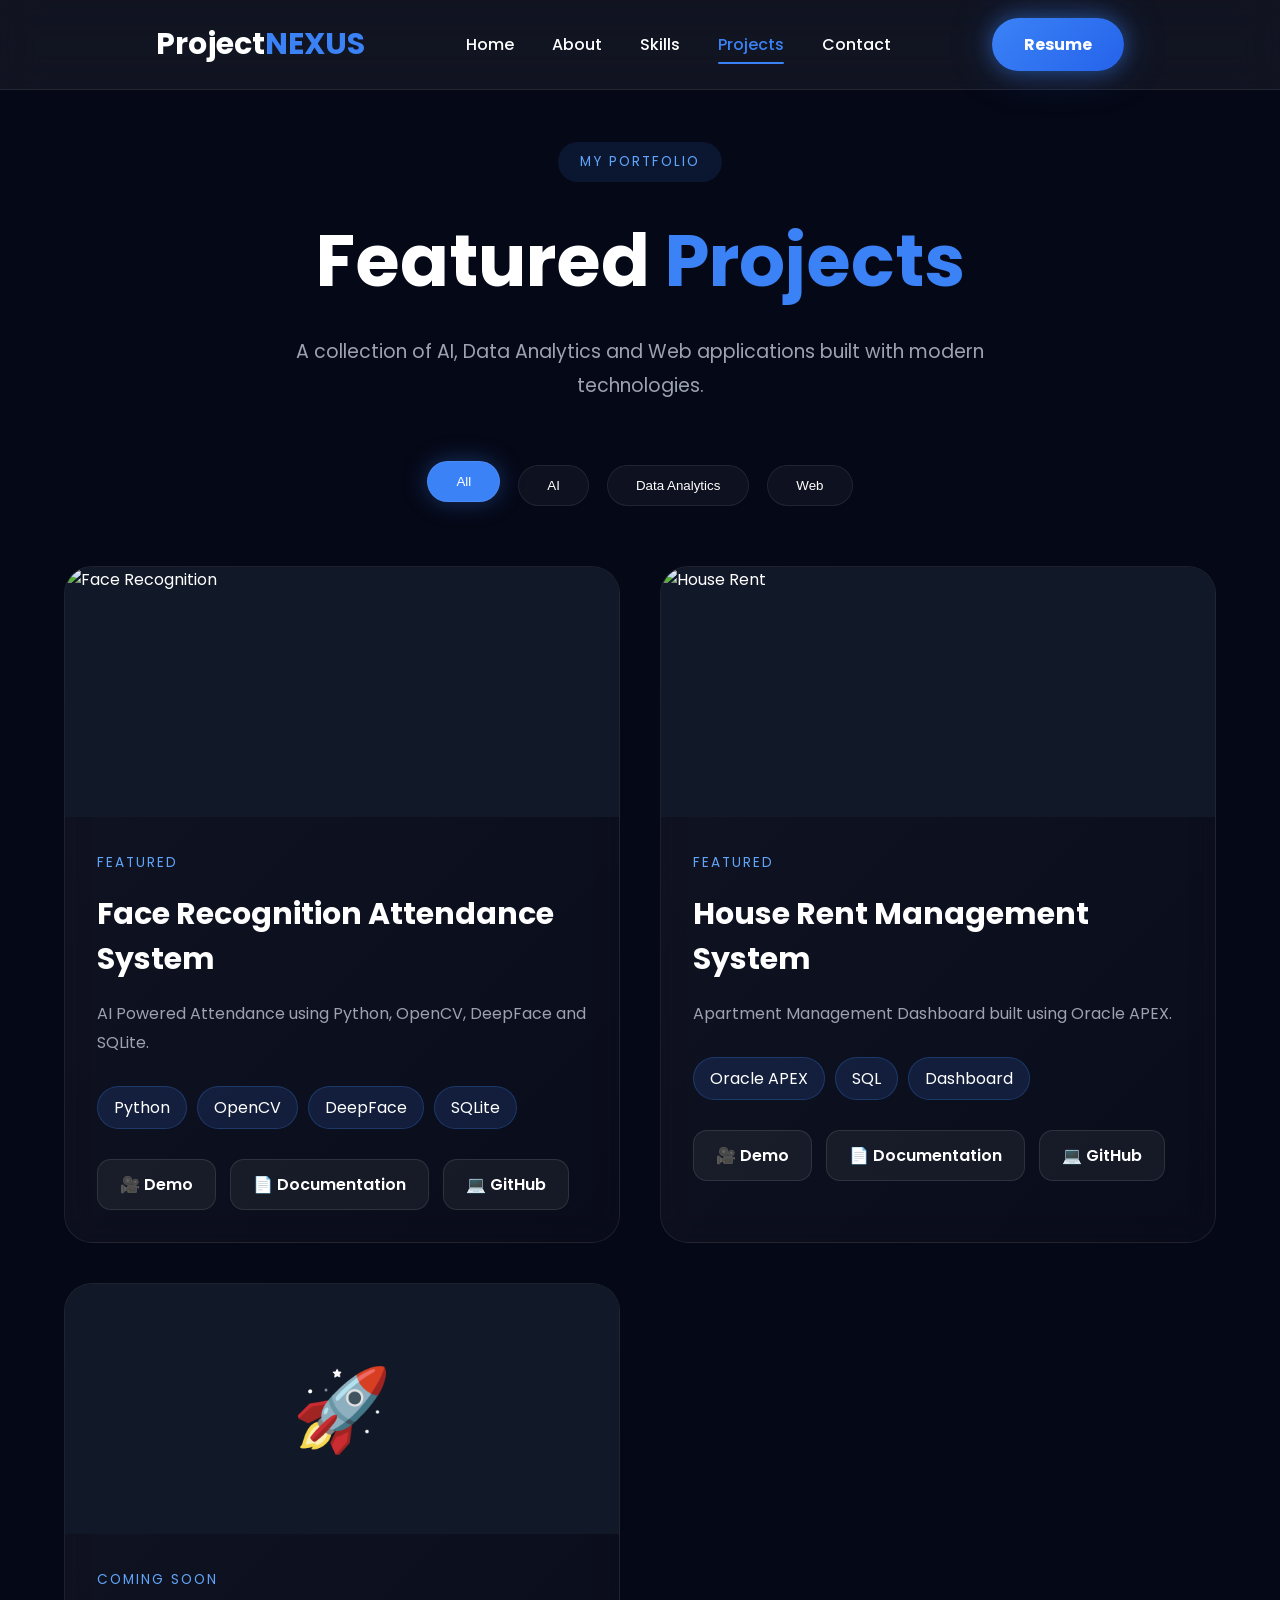
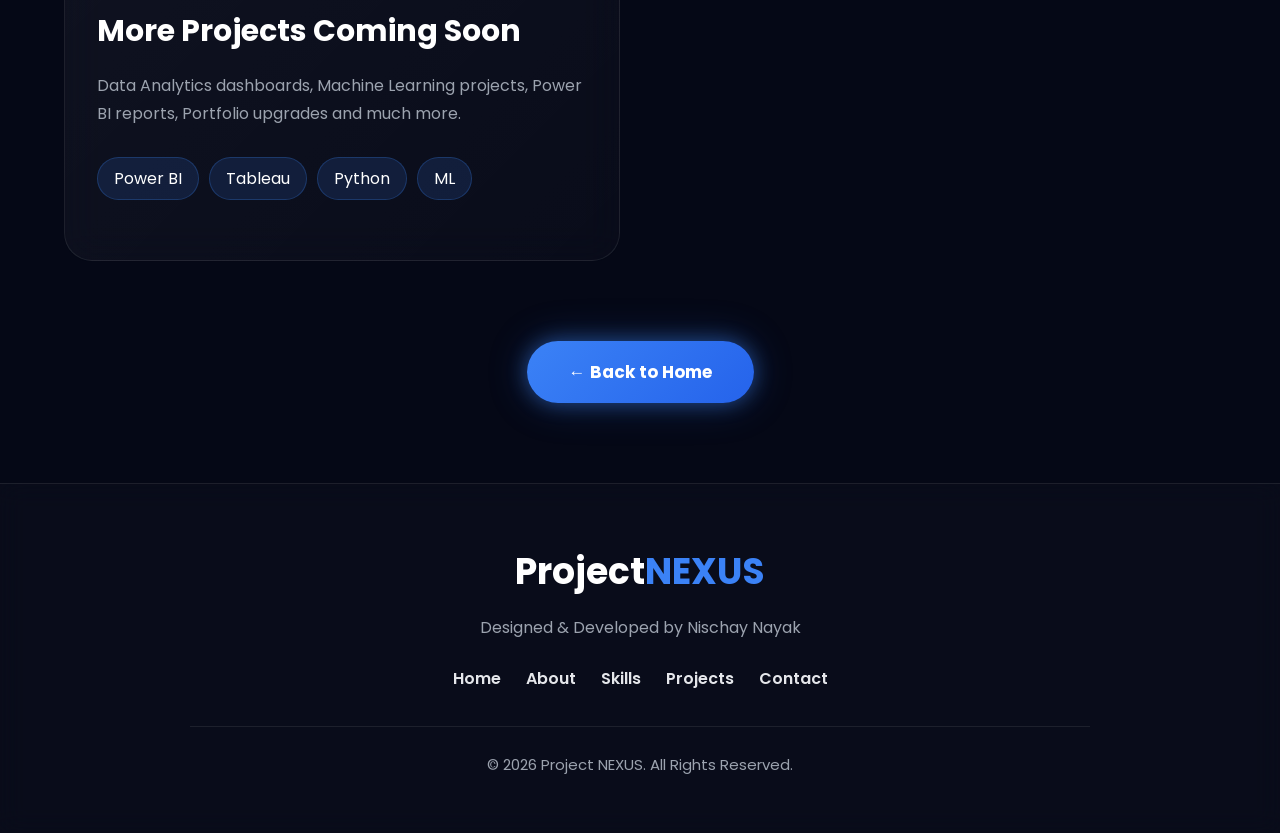
==== projects.html @ fd4a0077 "feat: redesign projects section and add certificates showcase" ====
<!DOCTYPE html>
<html lang="en">

<head>

    <meta charset="UTF-8">
    <meta name="viewport" content="width=device-width, initial-scale=1.0">

    <title>Projects | Project NEXUS</title>

    <link rel="stylesheet" href="css/style.css">
    <link rel="stylesheet" href="css/projects.css">

    <link href="https://fonts.googleapis.com/css2?family=Poppins:wght@300;400;500;600;700&display=swap"
        rel="stylesheet">

</head>

<body>

    <!-- =========================
HEADER
========================= -->

    <header class="header">

        <nav class="navbar container">

            <a href="index.html" class="logo">
                Project<span>NEXUS</span>
            </a>

            <ul class="nav-links">

                <li><a href="index.html">Home</a></li>

                <li><a href="index.html#about">About</a></li>

                <li><a href="index.html#skills">Skills</a></li>

                <li><a href="projects.html" class="active">Projects</a></li>

                <li><a href="index.html#contact">Contact</a></li>

            </ul>

            <a href="#" class="resume-btn">
                Resume
            </a>

        </nav>

    </header>


    <!-- =========================
PROJECT HERO
========================= -->

    <section class="projects-hero container">

        <span class="hero-badge">
            MY PORTFOLIO
        </span>

        <h1>

            Featured
            <span>Projects</span>

        </h1>

        <p>

            A collection of AI, Data Analytics and Web
            applications built with modern technologies.

        </p>

    </section>


    <!-- =========================
FILTERS
========================= -->

    <section class="container">

        <div class="project-filters">

            <button class="active">
                All
            </button>

            <button>
                AI
            </button>

            <button>
                Data Analytics
            </button>

            <button>
                Web
            </button>

        </div>

    </section>


    <!-- =========================
PROJECT GRID
========================= -->

    <section class="projects-page container">

        <div class="projects-grid-page">



            <!-- CARD 1 -->

            <div class="project-box ai">

                <div class="project-thumb">

                    <img src="assets/projects/face-attendance.png" alt="Face Recognition">

                </div>

                <div class="project-info">

                    <span class="project-category">

                        FEATURED

                    </span>

                    <h2>

                        Face Recognition
                        Attendance System

                    </h2>

                    <p>

                        AI Powered Attendance
                        using Python,
                        OpenCV,
                        DeepFace
                        and SQLite.

                    </p>

                    <div class="project-tech">

                        <span>Python</span>

                        <span>OpenCV</span>

                        <span>DeepFace</span>

                        <span>SQLite</span>

                    </div>

                    <div class="project-actions">

                        <a href="https://youtube.com/YOUR_DEMO_LINK" target="_blank" class="project-action">

                            🎥 Demo

                        </a>

                        <a href="assets/docs/face-recognition.pdf" target="_blank" class="project-action">

                            📄 Documentation

                        </a>

                        <a href="https://github.com/USERNAME/FaceRecognition" target="_blank" class="project-action">

                            💻 GitHub

                        </a>

                    </div>

                </div>

            </div>



            <!-- CARD 2 -->

            <div class="project-box data">

                <div class="project-thumb">

                    <img src="assets/projects/rent.png" alt="House Rent">

                </div>

                <div class="project-info">

                    <span class="project-category">

                        FEATURED

                    </span>

                    <h2>

                        House Rent
                        Management System

                    </h2>

                    <p>

                        Apartment
                        Management Dashboard
                        built using
                        Oracle APEX.

                    </p>

                    <div class="project-tech">

                        <span>Oracle APEX</span>

                        <span>SQL</span>

                        <span>Dashboard</span>

                    </div>

                    <div class="project-actions">

                        <a href="https://youtube.com/YOUR_DEMO_LINK" target="_blank" class="project-action">

                            🎥 Demo

                        </a>

                        <a href="assets/docs/house-rent.pdf" target="_blank" class="project-action">

                            📄 Documentation

                        </a>

                        <a href="https://github.com/YOUR_USERNAME/HouseRent" target="_blank" class="project-action">

                            💻 GitHub

                        </a>

                    </div>

                </div>

            </div>

            <!-- =========================
COMING SOON
========================= -->

            <div class="project-box coming-soon">

                <div class="project-thumb">

                    <div class="coming-icon">

                        🚀

                    </div>

                </div>

                <div class="project-info">

                    <span class="project-category">

                        COMING SOON

                    </span>

                    <h2>

                        More Projects
                        Coming Soon

                    </h2>

                    <p>

                        Data Analytics dashboards,
                        Machine Learning projects,
                        Power BI reports,
                        Portfolio upgrades and much more.

                    </p>

                    <div class="project-tech">

                        <span>Power BI</span>

                        <span>Tableau</span>

                        <span>Python</span>

                        <span>ML</span>

                    </div>

                </div>

            </div>

        </div>

    </section>


    <!-- =========================
BACK BUTTON
========================= -->

    <section class="container">

        <div class="back-home">

            <a href="index.html" class="primary-btn">

                ← Back to Home

            </a>

        </div>

    </section>


    <!-- =========================
FOOTER
========================= -->

    <footer class="footer">

        <div class="footer-content">

            <h2>

                Project<span>NEXUS</span>

            </h2>

            <p>

                Designed & Developed by
                Nischay Nayak

            </p>

            <div class="footer-links">

                <a href="index.html">
                    Home
                </a>

                <a href="index.html#about">
                    About
                </a>

                <a href="index.html#skills">
                    Skills
                </a>

                <a href="projects.html">
                    Projects
                </a>

                <a href="index.html#contact">
                    Contact
                </a>

            </div>

            <div class="footer-line"></div>

            <p class="copyright">

                © 2026 Project NEXUS.
                All Rights Reserved.

            </p>

        </div>

    </footer>


    <script src="js/projects-page.js"></script>

</body>

</html>
---- css/style.css ----
/*=========================================
        PROJECT NEXUS
        Author : Nischay Nayak
=========================================*/

/*=========================================
        VARIABLES
=========================================*/
:root {

    --background: #050816;

    --surface: #111827;

    --primary: #3B82F6;

    --primary-light: #60A5FA;

    --text: #FFFFFF;

    --text-secondary: #9CA3AF;

    --border: rgba(255, 255, 255, .08);

    --shadow: 0 10px 40px rgba(59, 130, 246, .15);

}

/*=========================================
        RESET
=========================================*/
* {
    margin: 0;
    padding: 0;
    box-sizing: border-box;
}

html {

    scroll-behavior: smooth;

}

/*=========================================
        GLOBAL
=========================================*/
body {

    font-family: 'Poppins', sans-serif;

    background: var(--background);

    color: var(--text);

    overflow-x: hidden;

}

.container {

    width: min(1200px, 90%);

    margin: auto;

}

/* ==========================
Navbar
========================== */

.header {

    position: fixed;
    width: 100%;
    top: 0;
    left: 0;
    z-index: 1000;
    padding: 18px 8%;
    backdrop-filter: blur(18px);
    background: rgba(255, 255, 255, .05);
    border-bottom: 1px solid rgba(255, 255, 255, .08);

}

.navbar {

    display: flex;
    justify-content: space-between;
    align-items: center;

}

.logo {

    font-size: 30px;
    font-weight: 700;
    text-decoration: none;
    color: white;

}

.logo span {

    color: #3B82F6;

}

.nav-links {

    display: flex;
    list-style: none;
    gap: 38px;

}

.nav-links a {

    position: relative;
    color: var(--text);
    font-weight: 500;
    text-decoration: none;
    /* ⭐ Ye missing tha */
    transition: .35s ease;

}

.nav-links a:hover {

    color: #3B82F6;

}

/* Animated Underline */

.nav-links a::after {

    content: "";
    position: absolute;
    left: 0;
    bottom: -8px;
    width: 0;
    height: 2px;
    background: #3B82F6;
    border-radius: 10px;
    transition: width .35s ease;

}

.nav-links a:hover::after {

    width: 100%;

}

.resume-btn {

    display: inline-flex;

    align-items: center;

    justify-content: center;

    text-decoration: none;

    padding: 14px 32px;

    border-radius: 50px;

    background: linear-gradient(135deg, #3B82F6, #2563EB);

    color: #fff;

    font-weight: 700;

    transition: .35s ease;

    box-shadow:
        0 0 20px rgba(59, 130, 246, .45),
        0 0 45px rgba(59, 130, 246, .25);

}

.resume-btn:hover {

    transform: translateY(-6px) scale(1.05);

    box-shadow:
        0 0 35px rgba(59, 130, 246, .8),
        0 0 80px rgba(59, 130, 246, .45);

}

/* ===========================
Hero Section
=========================== */


.hero-right {

    display: flex;

    justify-content: center;

    align-items: center;

    flex: 1;

}

.hero-left {

    flex: 1;

}

.intro {

    color: #3B82F6;

    font-size: 20px;

    margin-bottom: 10px;

}

.hero h1 {

    font-size: 72px;

    line-height: 1.1;

    margin-bottom: 15px;

}

.hero h1 span {

    color: #3B82F6;

}

.hero h2 {

    font-size: 34px;

    height: 70px;

    display: flex;

    align-items: center;

    color: #c7d2fe;

    margin-bottom: 20px;

}

.hero-text {

    color: #9CA3AF;

    font-size: 18px;

    line-height: 1.8;

    margin-bottom: 40px;

}

.hero-buttons {

    display: flex;

    gap: 20px;

}

.hero {

    min-height: 100vh;

    display: flex;

    justify-content: space-between;

    align-items: center;

    padding: 120px 8% 40px;

    transition:
        opacity .7s ease,
        transform .7s ease,
        filter .7s ease;

}


/*=========================================
        PROFILE
=========================================*/

.profile-wrapper {

    position: relative;

    width: 420px;

    height: 420px;

    display: flex;

    justify-content: center;

    align-items: center;

}

.profile-ring {

    position: absolute;

    width: 440px;

    height: 440px;

    border-radius: 50%;

    background: conic-gradient(from 0deg,

            #3b82f6,

            #7c3aed,

            #06b6d4,

            #3b82f6);

    animation: none;

    filter: blur(1px);

}

.profile-circle {

    position: relative;

    width: 400px;

    height: 400px;

    border-radius: 50%;

    overflow: hidden;

    background: #111827;

    padding: 6px;

    z-index: 2;

    box-shadow:

        0 0 30px rgba(59, 130, 246, .35);

}

.profile-circle img {

    width: 100%;

    height: 100%;

    object-fit: cover;
    object-position: center top;

    border-radius: 50%;

}

/*=========================================
        BUTTONS
=========================================*/

.primary-btn {

    display: inline-flex;
    align-items: center;
    justify-content: center;

    padding: 18px 42px;

    background: linear-gradient(135deg, #3B82F6, #2563EB);

    color: #fff;

    text-decoration: none;

    border: none;

    border-radius: 60px;

    font-size: 17px;

    font-weight: 700;

    cursor: pointer;

    transition: .35s ease;

    box-shadow:
        0 0 20px rgba(59, 130, 246, .45),
        0 0 40px rgba(59, 130, 246, .25);

}

.primary-btn:hover {

    transform: translateY(-8px) scale(1.05);

    box-shadow:
        0 0 35px rgba(59, 130, 246, .8),
        0 0 80px rgba(59, 130, 246, .45),
        0 0 120px rgba(59, 130, 246, .25);

}

.secondary-btn {

    display: inline-flex;
    align-items: center;
    justify-content: center;

    padding: 18px 42px;

    border: 2px solid #3B82F6;

    border-radius: 60px;

    color: #fff;

    text-decoration: none;

    font-size: 17px;

    font-weight: 700;

    transition: .35s ease;

}

.secondary-btn:hover {

    background: #3B82F6;

    transform: translateY(-8px);

    box-shadow:
        0 0 35px rgba(59, 130, 246, .8),
        0 0 80px rgba(59, 130, 246, .4);

}

#typing {

    display: inline-block;

    min-width: 380px;

}

/*=========================================
            ABOUT SECTION
=========================================*/

.about {

    padding: 80px 8%;

    display: flex;

    align-items: center;

}

.about-container {

    width: 100%;

    display: grid;

    grid-template-columns: 60% 40%;

    gap: 60px;

    align-items: center;

}

.about-left {

    max-width: 700px;

}

.about-text {

    font-size: 20px;

    line-height: 2;

    color: #9CA3AF;

    margin-bottom: 40px;

    max-width: 700px;

}

.about-card {

    background: rgba(255, 255, 255, .05);

    border: 1px solid rgba(255, 255, 255, .08);

    backdrop-filter: blur(18px);

    border-radius: 25px;

    padding: 35px;

    transition: .4s;

}

.about-card:hover {

    transform: translateY(-10px);

    box-shadow: 0 0 35px rgba(59, 130, 246, .25);

}

.about-card h3 {

    color: #3B82F6;

    margin-bottom: 15px;

}

.about-card p {

    color: #d1d5db;

    line-height: 1.8;

}

/*=========================================
              SKILLS
=========================================*/

.skills {

    padding: 100px 8% 100px;

}

.skills .section-title {

    margin-top: 30px;

    margin-bottom: 60px;

}

.skills-grid {

    display: grid;

    grid-template-columns: repeat(2, 1fr);

    gap: 32px;

    margin-top: 70px;

}

.skill-card {

    position: relative;

    padding: 28px;

    min-height: 190px;

    border-radius: 24px;

    background: linear-gradient(135deg,
            rgba(255, 255, 255, .04),
            rgba(255, 255, 255, .02));

    border: 1px solid rgba(255, 255, 255, .06);

    backdrop-filter: blur(14px);

    overflow: hidden;

    transition:
        transform .45s cubic-bezier(.22, 1, .36, 1),
        border-color .35s ease,
        box-shadow .35s ease;

    will-change: transform;

}

.skill-card:hover {

    transform: translateY(-6px);

    border-color: rgba(59, 130, 246, .20);

    box-shadow:
        0 10px 22px rgba(59, 130, 246, .12);

}

.skill-card h3 {

    margin-bottom: 25px;

    color: #fff;

    font-size: 22px;

}

.skill-top {

    display: flex;

    justify-content: space-between;

    align-items: center;

    margin-bottom: 25px;

}

.skill-top span {

    color: #60A5FA;

    font-weight: 700;

    font-size: 22px;

}

.skill-card::before {

    content: "";

    position: absolute;

    top: 0;

    left: -120%;

    width: 80px;

    height: 100%;

    background:

        linear-gradient(90deg,

            transparent,

            rgba(255, 255, 255, .15),

            transparent);

    transform: skewX(-20deg);

    transition: .7s;

}

.skill-card:hover::before {

    left: 120%;

}

.skill-card:hover::after {

    opacity: 1;

}

.skill-card::after {

    content: "";

    position: absolute;

    inset: 0;

    border-radius: 22px;

    background: radial-gradient(circle at center,
            rgba(59, 130, 246, .18),
            transparent 70%);

    opacity: 0;

    transition: .35s;

    pointer-events: none;

}

.progress {

    width: 100%;

    height: 10px;

    margin-top: 34px;

    background: rgba(255, 255, 255, .08);

    border-radius: 20px;

    overflow: hidden;

}

.progress-bar {

    height: 100%;

    border-radius: 20px;

    background: linear-gradient(90deg,
            #3B82F6,
            #7C3AED);

    box-shadow: 0 0 18px rgba(59, 130, 246, .6);

    transform-origin: left;

    animation: fillBar 2s ease forwards;

}

@keyframes fillBar {

    from {

        transform: scaleX(0);

    }

    to {

        transform: scaleX(1);

    }

}

.python {

    width: 90%;

}

.sql {

    width: 85%;

}

.ml {

    width: 75%;

}

.da {

    width: 88%;

}

/*=========================================
            PROJECTS
=========================================*/

/*=========================================
        FEATURED PROJECT SLIDER
=========================================*/

.featured-projects {

    margin-top: 70px;

}

.slider-window {

    overflow: hidden;

    border-radius: 32px;

    transition:
        transform .45s cubic-bezier(.22, 1, .36, 1),
        box-shadow .45s ease;

}

.slider-window:hover {

    transform: translateY(-10px);

    box-shadow:

        0 22px 55px rgba(59, 130, 246, .18),

        0 0 70px rgba(59, 130, 246, .08);

}

.slider-track {

    display: flex;

    transition: transform .8s cubic-bezier(.22, 1, .36, 1);

}

.featured-slide {

    min-width: 100%;

    display: grid;

    grid-template-columns: 1.05fr .95fr;

    gap: 55px;

    align-items: center;

    padding: 50px;

    position: relative;

    border-radius: 32px;

    background:
        linear-gradient(135deg,
            rgba(18, 34, 64, .95),
            rgba(32, 26, 58, .95));

    border: 1px solid rgba(255, 255, 255, .08);

    backdrop-filter: blur(18px);

    border: 1px solid rgba(255, 255, 255, .08);

    backdrop-filter: blur(18px);

    transition:
        transform .45s cubic-bezier(.22, 1, .36, 1),
        box-shadow .45s ease,
        border-color .45s ease;

}

.featured-slide:hover {

    transform: translateY(-8px);

    border-color: rgba(59, 130, 246, .25);

    box-shadow:
        0 20px 45px rgba(59, 130, 246, .18);

}


.featured-slide:hover::before {

    opacity: 1;

}


.featured-image{

    width:100%;
    height:420px;

    border-radius:24px;

    overflow:hidden;

    background:linear-gradient(
        135deg,
        #0f172a,
        #1e293b
    );

    display:flex;

    justify-content:center;

    align-items:center;

}

.featured-image img{

    width:100%;
    height:100%;

    object-fit:cover;

    display:block;

}

.featured-slide:hover img {

    transform: scale(1.05);

}

.featured-tag {

    display: inline-block;

    padding: 8px 18px;

    border-radius: 50px;

    background: rgba(59, 130, 246, .15);

    color: #60A5FA;

    font-size: .85rem;

    margin-bottom: 25px;

}

.featured-content h3 {

    font-size: 2.6rem;

    color: #fff;

    font-weight: 700;

    margin-bottom: 18px;

}

.featured-content p {

    color: #b8c0d0;

    line-height: 1.8;

    font-size: 17px;

    margin-bottom: 28px;

}

.featured-stack {

    display: flex;

    flex-wrap: wrap;

    gap: 12px;

    margin-bottom: 35px;

}

.featured-stack span{

    padding:10px 18px;

    border-radius:50px;

    background:rgba(59,130,246,.18);

    border:1px solid rgba(59,130,246,.28);

    color:#fff;

    font-weight:600;

}

.featured-stack span:hover{

    background:#3B82F6;

    color:#fff;

    transform:translateY(-3px);

    box-shadow:0 0 20px rgba(59,130,246,.45);

}

.featured-buttons {

    display: flex;

    gap: 18px;

    margin-top:25px;

}

.slider-controls {

    display: flex;

    justify-content: center;

    align-items: center;

    gap: 25px;

    margin-top: 35px;

}

.slider-prev,
.slider-next {

    width: 52px;

    height: 52px;

    border: none;

    border-radius: 50%;

    cursor: pointer;

    background: #111827;

    color: white;

    transition: .3s;

}

.slider-prev:hover,
.slider-next:hover {

    background: #3B82F6;

}

.slider-dots {

    display: flex;

    gap: 10px;

}

.dot {

    width: 12px;

    height: 12px;

    border-radius: 50%;

    background: #444;

    transition: .3s;

}

.dot.active {

    background: #3B82F6;

    transform: scale(1.2);

}

.view-all-wrapper {

    text-align: center;

    margin-top: 40px;

}

.view-all-btn {

    color: #60A5FA;

    text-decoration: none;

    font-weight: 600;

    transition: .35s;

}

.view-all-btn:hover {

    letter-spacing: 1px;

}

.projects {

    padding: 120px 8%;

}

.section-title {

    text-align: center;

    margin-bottom: 70px;

}

.section-title h2 {

    font-size: 60px;

    margin-bottom: 15px;

}

.section-title span {

    color: #3B82F6;

}

.section-title p {

    color: #9CA3AF;

    font-size: 20px;

}

.projects-grid {

    display: grid;

    grid-template-columns: 1fr;

    gap: 40px;

}

.project-card {

    display: grid;

    grid-template-columns: 1fr 1fr;

    gap: 40px;

    background: rgba(255, 255, 255, .05);

    border: 1px solid rgba(255, 255, 255, .08);

    border-radius: 28px;

    overflow: hidden;

    backdrop-filter: blur(20px);

    transition: .4s;

}

.project-card:hover {

    transform: translateY(-12px) scale(1.02);

    box-shadow:
        0 25px 70px rgba(59, 130, 246, .25);

}

.project-image {

    height: 420px;

    background: #111827;

    display: flex;

    justify-content: center;

    align-items: center;

}

.project-image img {

    width: 100%;

    height: 100%;

    object-fit: cover;

    transition: .5s;

}

.project-card:hover img {

    transform: scale(1.08);

}

.project-content {

    padding: 45px;

}

.project-content h3 {

    font-size: 34px;

    margin-bottom: 20px;

}

.project-content p {

    color: #9CA3AF;

    line-height: 1.8;

    margin-bottom: 30px;

}

.tech-stack {

    display: flex;

    flex-wrap: wrap;

    gap: 12px;

    margin-bottom: 35px;

}

.tech-stack span {

    padding: 8px 18px;

    background: #2563EB;

    border-radius: 50px;

    font-size: 14px;

    transition: .3s;

}

.tech-stack span:hover {

    transform: translateY(-4px);

    background: #3B82F6;

    box-shadow: 0 0 20px rgba(59, 130, 246, .4);

}

.project-buttons {

    display: flex;

    gap: 20px;

}

.project-buttons a {

    text-decoration: none;

    padding: 12px 28px;

    border-radius: 50px;

    border: 2px solid #3B82F6;

    color: white;

    transition: .3s;

}

.project-buttons a:hover {

    background: #3B82F6;

}

/*=========================================
            EXPERIENCE
=========================================*/

.experience {

    padding: 100px 8%;

}

.timeline {

    position: relative;

    max-width: 900px;

    margin: 70px auto 0;

}

.timeline::before {

    content: "";

    position: absolute;

    left: 50%;

    top: 0;

    width: 4px;

    height: 100%;

    transform: translateX(-50%);

    background: linear-gradient(#3B82F6, #7C3AED);

    border-radius: 20px;

}

.timeline-item {

    position: relative;

    width: 50%;

    padding: 20px 50px;

}

.timeline-item.left {

    left: 0;

}

.timeline-item.right {

    left: 50%;

}

.timeline-card {

    background: rgba(255, 255, 255, .05);

    border: 1px solid rgba(255, 255, 255, .08);

    border-radius: 20px;

    padding: 30px;

    backdrop-filter: blur(10px);

    transition: .35s;

    border-left: 4px solid #3B82F6;

}

.timeline-card:hover {

    transform: translateY(-8px);

    box-shadow: 0 0 30px rgba(59, 130, 246, .35);

}

.timeline-year {

    color: #3B82F6;

    font-weight: 700;

}

.timeline-card h3 {

    margin: 15px 0 8px;

}

.timeline-card h4 {

    color: #9CA3AF;

    margin-bottom: 18px;

}

.timeline-card p {

    color: #C7D2FE;

    line-height: 1.7;

}

.timeline-dot {

    position: absolute;

    right: -11px;

    top: 50px;

    width: 20px;

    height: 20px;

    border-radius: 50%;

    background: #3B82F6;

    border: 4px solid #111827;

    box-shadow:
        0 0 10px #3B82F6,
        0 0 30px #3B82F6;

    animation: pulse 2s infinite;

}

.timeline-item.right .timeline-dot {

    left: -11px;

    right: auto;

}

@keyframes pulse {

    0% {
        transform: scale(1);
    }

    50% {
        transform: scale(1.25);
    }

    100% {
        transform: scale(1);
    }

}

.timeline-projects {

    margin: 20px 0;

    display: flex;

    flex-direction: column;

    gap: 10px;

}

.project-item {

    color: #E5E7EB;

    font-weight: 500;

}

.timeline-tech {

    margin-top: 25px;

    display: flex;

    flex-wrap: wrap;

    gap: 10px;

}

.timeline-tech span {

    padding: 8px 15px;

    border-radius: 30px;

    background: #3B82F6;

    color: white;

    font-size: 14px;

    font-weight: 600;

    transition: .3s;

}

.timeline-tech span:hover {

    transform: translateY(-3px);

    box-shadow: 0 0 18px #3B82F6;

}

/*=========================================
            CONTACT
=========================================*/

.contact {
    padding: 100px 8% 80px;
}

.contact-container {

    display: grid;

    grid-template-columns: 1fr 1fr;

    gap: 60px;

    margin-top: 70px;

    align-items: start;

}

.contact-info {

    background: rgba(255, 255, 255, .05);

    border: 1px solid rgba(255, 255, 255, .08);

    backdrop-filter: blur(18px);

    border-radius: 24px;

    padding: 40px;

}

.contact-info h3 {

    font-size: 32px;

    margin-bottom: 20px;

}

.contact-info p {

    color: #9CA3AF;

    line-height: 1.8;

    margin-bottom: 35px;

}

.contact-item {

    margin-bottom: 20px;

    font-size: 18px;

    color: #E5E7EB;

}

.contact-form {

    background: rgba(255, 255, 255, .05);

    border: 1px solid rgba(255, 255, 255, .08);

    backdrop-filter: blur(18px);

    border-radius: 24px;

    padding: 40px;

}

.contact-form form {

    display: flex;

    flex-direction: column;

    gap: 18px;

}

.contact-form input,
.contact-form textarea {

    width: 100%;

    padding: 16px;

    border: none;

    outline: none;

    border-radius: 14px;

    background: rgba(255, 255, 255, .08);

    color: white;

    font-size: 16px;

}

.contact-form textarea {

    resize: none;

}

.contact-form input::placeholder,
.contact-form textarea::placeholder {

    color: #9CA3AF;

}

.contact-form input:focus,
.contact-form textarea:focus {

    border: 1px solid #3B82F6;

    box-shadow: 0 0 18px rgba(59, 130, 246, .3);

}

/*=========================================
                FOOTER
=========================================*/

.footer {

    padding: 60px 8% 30px;

    border-top: 1px solid rgba(255, 255, 255, .08);

    background: rgba(255, 255, 255, .02);

    backdrop-filter: blur(12px);

}

.footer-content {

    max-width: 900px;

    margin: auto;

    text-align: center;

}

.footer-content h2 {

    font-size: 36px;

    font-weight: 700;

    margin-bottom: 15px;

}

.footer-content h2 span {

    color: #3B82F6;

}

.footer-content p {

    color: #9CA3AF;

    margin-bottom: 25px;

    line-height: 1.7;

}

.footer-links {

    display: flex;

    justify-content: center;

    gap: 25px;

    margin-bottom: 35px;

    flex-wrap: wrap;

}

.footer-links a {

    color: #E5E7EB;

    text-decoration: none;

    font-weight: 600;

    transition: .3s;

}

.footer-links a:hover {

    color: #3B82F6;

    transform: translateY(-3px);

}

.footer-line {

    width: 100%;

    height: 1px;

    background: rgba(255, 255, 255, .08);

    margin: 25px 0;

}

.copyright {

    font-size: 15px;

    color: #6B7280;

}

.nav-links a.active {

    color: #3B82F6;

}

.nav-links a.active::after {

    width: 100%;

}

/*=========================================
        RESPONSIVE
=========================================*/

@media (max-width:991px) {

    .hero,
    .about-container,
    .project-card,
    .contact-container {

        display: flex;
        flex-direction: column;

    }

    .hero-left {

        text-align: center;

    }

    .hero h1 {

        font-size: 54px;

    }

    .hero h2 {

        justify-content: center;

        font-size: 28px;

    }

    .hero-text {

        max-width: 650px;

        margin: auto;

        margin-bottom: 35px;

    }

    .profile-wrapper {

        width: 320px;

        height: 320px;

    }

    .profile-ring {

        width: 340px;

        height: 340px;

    }

    .profile-circle {

        width: 300px;

        height: 300px;

    }

    .nav-links {

        gap: 18px;
        flex-wrap: wrap;

    }

    .hero {

        text-align: center;
        gap: 60px;

    }

    .hero-buttons {

        justify-content: center;

    }

    .skills-grid {

        grid-template-columns: 1fr;

    }

    .timeline::before {

        left: 25px;

    }

    .timeline-item {

        width: 100%;
        padding-left: 70px;
        padding-right: 20px;
        left: 0 !important;

    }

    .timeline-dot {

        left: 15px !important;

    }

}

@media (max-width:600px) {

    /* ================= NAVBAR ================= */

    .navbar {

        padding: 15px 6%;

    }

    .logo {

        font-size: 2.2rem;

    }

    .nav-links {

        display: none;

    }

    .resume-btn {

        padding: 12px 24px;

        font-size: 15px;

    }

    /* ================= HERO ================= */

    .hero {

        flex-direction: column-reverse;

        text-align: center;

        padding: 120px 6% 60px;

        gap: 40px;

        min-height: auto;

    }

    .hero-left {

        text-align: center;

    }

    .hero h1 {

        font-size: 42px;

        line-height: 1.2;

    }

    .hero h2 {

        font-size: 24px;

        justify-content: center;

    }

    .hero-text {

        font-size: 18px;

        max-width: 100%;

        margin: 20px auto 30px;

    }

    .hero-buttons {

        flex-direction: column;

        align-items: center;

        gap: 18px;

    }

    .primary-btn,
    .secondary-btn {

        width: 100%;

        max-width: 300px;

        text-align: center;

    }

    /* ================= PROFILE ================= */

    .profile-wrapper {

        width: 260px;

        height: 260px;

    }

    .profile-ring {

        width: 280px;

        height: 280px;

    }

    .profile-circle {

        width: 240px;

        height: 240px;

    }

    /* ================= TITLES ================= */

    .section-title h2 {

        font-size: 40px;

    }

    .section-title p {

        font-size: 18px;

    }

}

.quick-action {

    display: flex;
    align-items: center;
    justify-content: center;

    padding: 14px 28px;

    border-radius: 50px;

    background: linear-gradient(135deg, #3B82F6, #2563EB);

    color: #fff;

    text-decoration: none;

    font-weight: 700;

    font-size: 17px;

    transition: .35s ease;

    box-shadow:
        0 0 20px rgba(59, 130, 246, .45),
        0 0 45px rgba(59, 130, 246, .25);

}

.quick-action:hover {

    transform: translateY(-6px) scale(1.05);

    box-shadow:
        0 0 35px rgba(59, 130, 246, .8),
        0 0 80px rgba(59, 130, 246, .45);

}

/*==================================
CERTIFICATES
==================================*/

.certificate-grid{

display:grid;

grid-template-columns:repeat(auto-fit,minmax(360px,1fr));

gap:35px;

margin-top:60px;

}

.certificate-card{

background:rgba(255,255,255,.04);

border:1px solid rgba(255,255,255,.08);

border-radius:24px;

overflow:hidden;

backdrop-filter:blur(18px);

transition:.4s ease;

}

.certificate-card:hover{

transform:translateY(-8px);

border-color:#3B82F6;

box-shadow:0 15px 45px rgba(59,130,246,.22);

}

.certificate-image{

height:220px;

overflow:hidden;

}

.certificate-image img{

width:100%;

height:100%;

object-fit:cover;

transition:.4s;

}

.certificate-card:hover img{

transform:scale(1.05);

}

.certificate-content{

padding:28px;

}

.issuer{

color:#60A5FA;

font-size:.9rem;

letter-spacing:2px;

}

.certificate-content h3{

margin:15px 0;

font-size:28px;

}

.certificate-content p{

color:#9CA3AF;

margin-bottom:25px;

}

.certificate-buttons{

display:flex;

gap:15px;

flex-wrap:wrap;

}

.certificate-btn{

padding:12px 22px;

border-radius:14px;

text-decoration:none;

color:white;

background:rgba(255,255,255,.05);

border:1px solid rgba(255,255,255,.08);

transition:.35s;

font-weight:600;

}

.certificate-btn:hover{

background:#3B82F6;

transform:translateY(-4px);

box-shadow:0 0 20px rgba(59,130,246,.35);

}
---- css/projects.css ----
/*=========================================
        PROJECTS PAGE
=========================================*/

.projects-hero{

    min-height:45vh;

    display:flex;

    flex-direction:column;

    justify-content:center;

    align-items:center;

    text-align:center;

    padding-top:140px;

}

.hero-badge{

    padding:10px 22px;

    border-radius:50px;

    background:rgba(59,130,246,.12);

    color:#60A5FA;

    margin-bottom:25px;

    letter-spacing:2px;

    font-size:.85rem;

}

.projects-hero h1{

    font-size:72px;

    margin-bottom:20px;

}

.projects-hero h1 span{

    color:#3B82F6;

}

.projects-hero p{

    max-width:700px;

    color:#9CA3AF;

    line-height:1.8;

    font-size:19px;

}

/* Filters */

.project-filters{

    display:flex;

    justify-content:center;

    gap:18px;

    margin:60px 0;

    flex-wrap:wrap;

}

.project-filters button{

    padding:12px 28px;

    border-radius:50px;

    border:1px solid rgba(255,255,255,.08);

    background:rgba(255,255,255,.04);

    color:white;

    cursor:pointer;

    transition:.35s;

}

.project-filters button:hover,

.project-filters button.active{

    background:#3B82F6;

    transform:translateY(-4px);

    box-shadow:0 0 25px rgba(59,130,246,.35);

}

/* Grid */

.projects-grid-page{

    display:grid;

    grid-template-columns:repeat(auto-fit,minmax(420px,1fr));

    gap:40px;

    margin-bottom:80px;

}

/* Card */

.project-box{

    background:linear-gradient(

        135deg,

        rgba(255,255,255,.05),

        rgba(255,255,255,.02)

    );

    border:1px solid rgba(255,255,255,.08);

    border-radius:28px;

    overflow:hidden;

    transition:.45s;

    backdrop-filter:blur(18px);

}

.project-box:hover{

    transform:translateY(-10px);

    box-shadow:

    0 25px 60px rgba(59,130,246,.18);

}

/* Image */

.project-thumb{

    height:250px;

    background:#111827;

    overflow:hidden;

}

.project-thumb img{

    width:100%;

    height:100%;

    object-fit:cover;

    transition:.5s;

}

.project-box:hover img{

    transform:scale(1.06);

}

/* Content */

.project-info{

    padding:32px;

}

.project-category{

    color:#60A5FA;

    font-size:.85rem;

    letter-spacing:2px;

}

.project-info h2{

    font-size:30px;

    margin:18px 0;

}

.project-info p{

    color:#9CA3AF;

    line-height:1.8;

}

/* Tech */

.project-tech{

    display:flex;

    flex-wrap:wrap;

    gap:10px;

    margin:28px 0;

}

.project-tech span{

    padding:8px 16px;

    border-radius:50px;

    background:rgba(59,130,246,.14);

    border:1px solid rgba(59,130,246,.25);

    transition:.35s;

}

.project-tech span:hover{

    background:#3B82F6;

    transform:translateY(-4px);

}

/* Link */

.project-link{

    display:inline-block;

    color:#60A5FA;

    text-decoration:none;

    font-weight:700;

    transition:.35s;

}

.project-link:hover{

    letter-spacing:1px;

}

/* Coming Soon */

.coming-icon{

    width:100%;

    height:100%;

    display:flex;

    justify-content:center;

    align-items:center;

    font-size:80px;

}

/* Back */

.back-home{

    display:flex;

    justify-content:center;

    margin-bottom:80px;

}

.project-box{

    opacity:1;

    transition:

    opacity .35s,

    transform .35s,

    box-shadow .35s;

}

/*=========================
PROJECT ACTIONS
=========================*/

.project-actions{

    display:flex;

    gap:14px;

    flex-wrap:wrap;

    margin-top:30px;

}

.project-action{

    display:flex;

    align-items:center;

    justify-content:center;

    padding:12px 22px;

    border-radius:14px;

    text-decoration:none;

    color:#fff;

    font-weight:600;

    background:rgba(255,255,255,.05);

    border:1px solid rgba(255,255,255,.10);

    transition:.35s ease;

}

.project-action:hover{

    transform:translateY(-5px);

    background:rgba(59,130,246,.18);

    border-color:#3B82F6;

    box-shadow:

        0 0 18px rgba(59,130,246,.30);

}
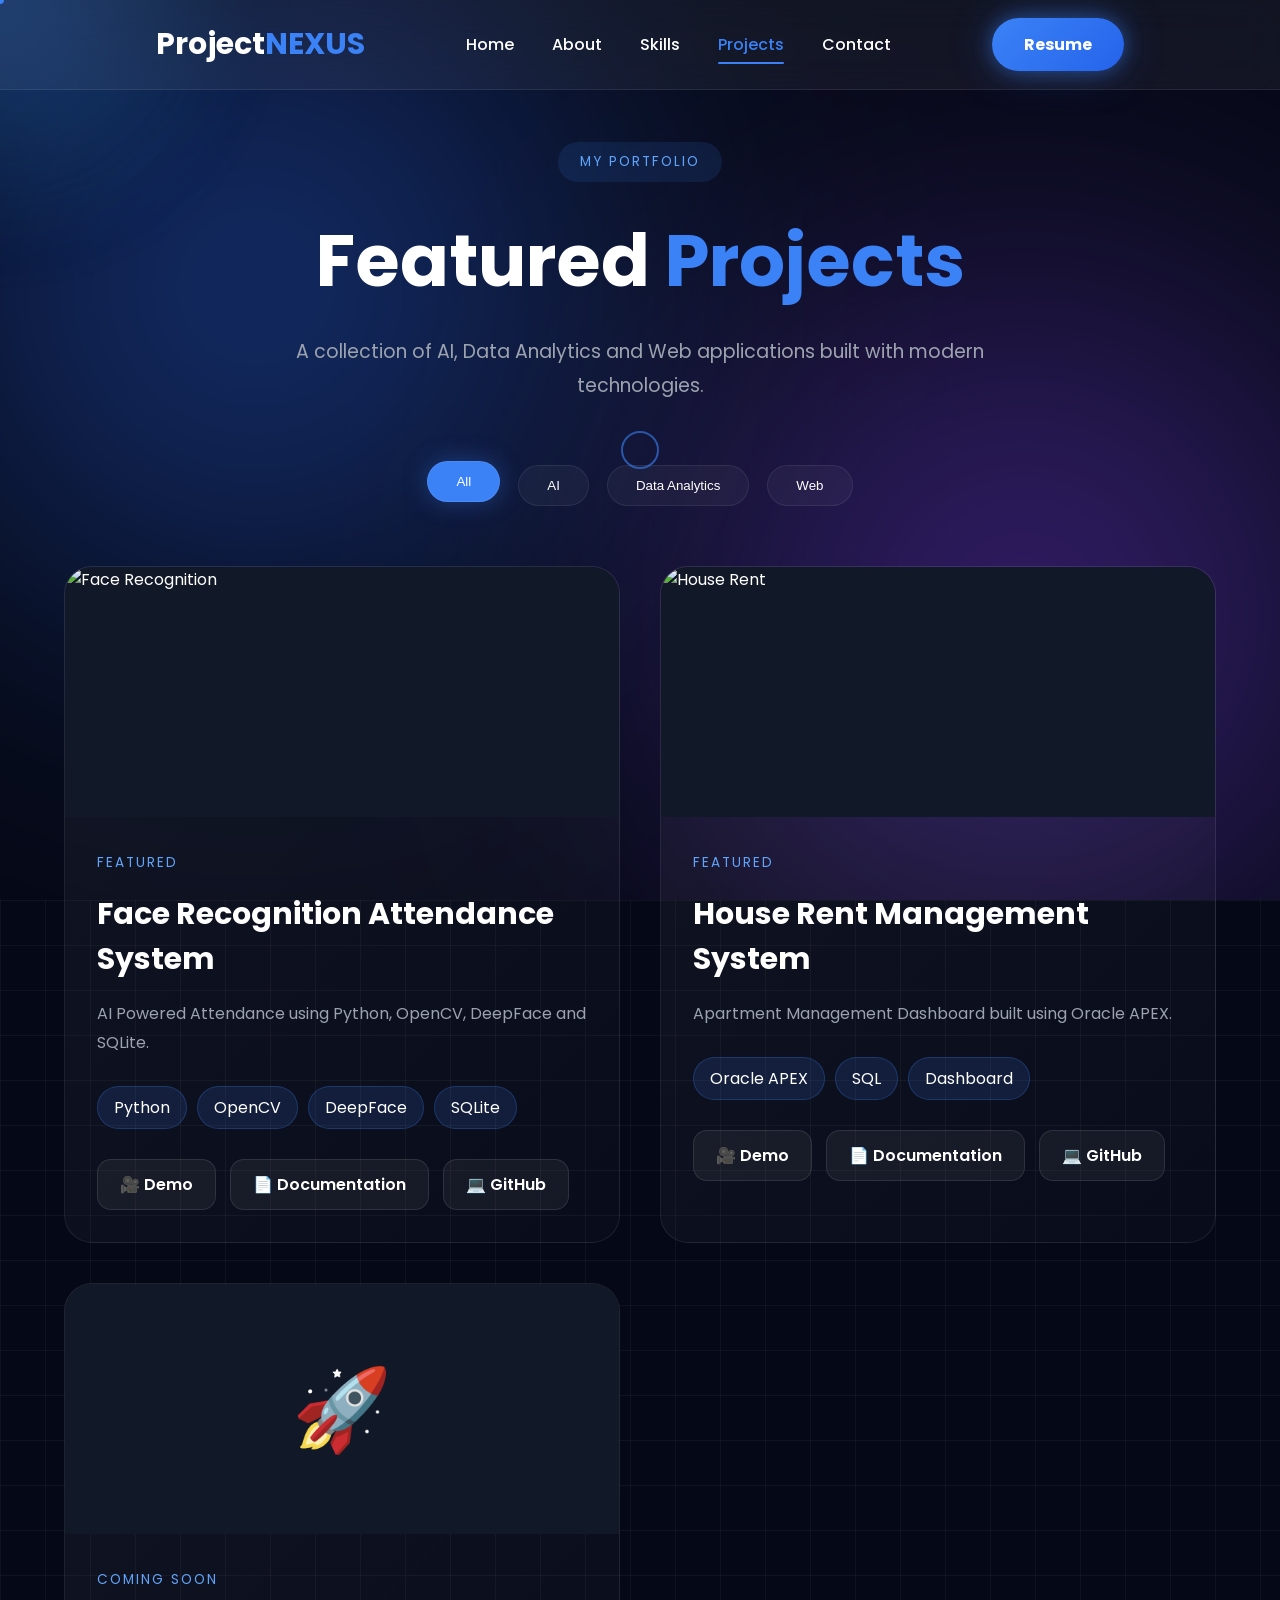
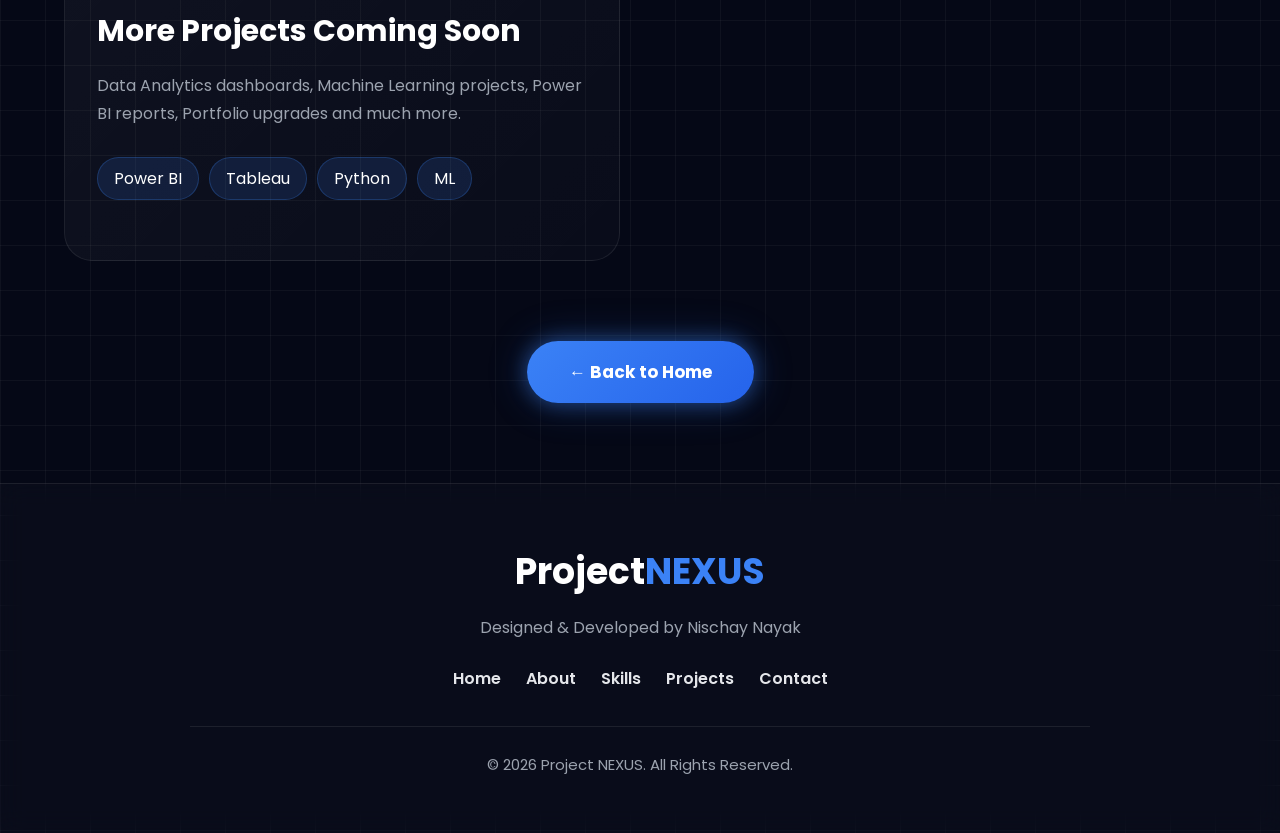
==== commit af0d860b: "feat: complete Project NEXUS V2 UI overhaul" ====
--- a/projects.html
+++ b/projects.html
@@ -10,6 +10,10 @@
 
     <link rel="stylesheet" href="css/style.css">
     <link rel="stylesheet" href="css/projects.css">
+    <link rel="stylesheet" href="css/animations.css">
+    <link rel="stylesheet" href="css/loader.css">
+    <link rel="stylesheet" href="css/background.css">
+    <link rel="stylesheet" href="css/effects.css">
 
     <link href="https://fonts.googleapis.com/css2?family=Poppins:wght@300;400;500;600;700&display=swap"
         rel="stylesheet">
@@ -18,9 +22,47 @@
 
 <body>
 
-    <!-- =========================
-HEADER
-========================= -->
+    <div class="animated-bg"></div>
+    <div class="particles"></div>
+    <div class="spotlight"></div>
+    <div class="bg-grid"></div>
+    <div class="stars"></div>
+
+    <div class="cursor-dot"></div>
+    <div class="cursor-ring"></div>
+    <div class="mouse-light"></div>
+
+
+    <!--================ LOADER ================-->
+
+    <div id="loader">
+
+        <div class="loader-content">
+
+            <h1>
+
+                PROJECT
+                <span>NEXUS</span>
+
+            </h1>
+
+            <p>
+
+                Loading Experience...
+
+            </p>
+
+            <div class="loader-bar">
+
+                <span></span>
+
+            </div>
+
+        </div>
+
+    </div>
+
+    <!-- ========================= HEADER ========================= -->
 
     <header class="header">
 
@@ -404,6 +446,14 @@
 
 
     <script src="js/projects-page.js"></script>
+    <script src="js/loader.js"></script>
+    <script src="js/cursor.js"></script>
+    <script src="js/magnetic.js"></script>
+    <script src="https://unpkg.com/lenis@1.3.8/dist/lenis.min.js"></script>
+    <script src="js/scroll.js"></script>
+    <script src="js/transition.js"></script>
+    <script src="js/click-effect.js"></script>
+    <script src="js/gsap.js"></script>
 
 </body>
 
--- a/css/style.css
+++ b/css/style.css
@@ -44,17 +44,20 @@
 /*=========================================
         GLOBAL
 =========================================*/
-body {
-
-    font-family: 'Poppins', sans-serif;
-
-    background: var(--background);
-
-    color: var(--text);
-
-    overflow-x: hidden;
-
-}
+body{
+
+    font-family:'Poppins',sans-serif;
+
+    background:var(--background);
+
+    color:var(--text);
+
+    overflow-x:hidden;
+
+    cursor:none;
+
+}
+
 
 .container {
 
@@ -404,7 +407,7 @@
 
     font-weight: 700;
 
-    cursor: pointer;
+    cursor: none;
 
     transition: .35s ease;
 
@@ -1057,7 +1060,7 @@
 
     border-radius: 50%;
 
-    cursor: pointer;
+    cursor: none;
 
     background: #111827;
 
@@ -2242,4 +2245,69 @@
 
 box-shadow:0 0 20px rgba(59,130,246,.35);
 
+}
+
+/*==============================
+CUSTOM CURSOR
+==============================*/
+
+.cursor-dot{
+
+    position:fixed;
+
+    width:8px;
+
+    height:8px;
+
+    background:#3B82F6;
+
+    border-radius:50%;
+
+    pointer-events:none;
+
+    z-index:999999;
+
+    transform:translate(-50%,-50%);
+
+}
+
+.cursor-ring{
+
+    position:fixed;
+
+    width:38px;
+
+    height:38px;
+
+    border:2px solid rgba(59,130,246,.6);
+
+    border-radius:50%;
+
+    pointer-events:none;
+
+    z-index:999998;
+
+    transform:translate(-50%,-50%);
+
+}
+
+.cursor-hover{
+
+    width:65px;
+
+    height:65px;
+
+    border-color:#60A5FA;
+
+    background:rgba(59,130,246,.08);
+
+}
+/* ===== Force Hide System Cursor ===== */
+
+html,
+body,
+*,
+*::before,
+*::after{
+    cursor: none !important;
 }
--- a/css/projects.css
+++ b/css/projects.css
@@ -92,7 +92,7 @@
 
     color:white;
 
-    cursor:pointer;
+    cursor:none;
 
     transition:.35s;
 
@@ -380,4 +380,186 @@
 
         0 0 18px rgba(59,130,246,.30);
 
+}
+
+/*==============================
+CERTIFICATE SLIDER
+==============================*/
+
+.certificates{
+
+    padding:120px 0;
+
+}
+
+.certificate-window{
+
+    max-width:1200px;
+
+    margin:auto;
+
+    overflow:hidden;
+
+}
+
+.certificate-content{
+
+    display:flex;
+
+    flex-direction:column;
+
+    justify-content:center;
+
+}
+
+.certificate-window{
+
+    overflow:hidden;
+
+    border-radius:30px;
+
+}
+
+.certificate-track{
+
+    display:flex;
+
+    transition:transform .8s cubic-bezier(.22,1,.36,1);
+
+}
+
+.certificate-slide{
+
+    min-width:100%;
+
+    display:grid;
+
+    flex:0 0 100%;
+
+    grid-template-columns:1.1fr .9fr;
+
+    gap:50px;
+
+    align-items:center;
+
+    padding:45px;
+
+    border-radius:30px;
+
+    background:linear-gradient(
+        135deg,
+        rgba(255,255,255,.05),
+        rgba(255,255,255,.02)
+    );
+
+    border:1px solid rgba(255,255,255,.08);
+
+    backdrop-filter:blur(18px);
+
+    transition:
+        transform .45s ease,
+        box-shadow .45s ease,
+        border-color .45s ease;
+
+}
+
+.certificate-image{
+
+    overflow:hidden;
+
+    border-radius:22px;
+
+}
+
+.certificate-image img{
+
+    width:100%;
+
+    height:420px;
+
+    object-fit:cover;
+
+}
+
+.certificate-content h3{
+
+    font-size:2.2rem;
+
+    margin:20px 0;
+
+}
+
+.certificate-content p{
+
+    color:#9CA3AF;
+
+    margin-bottom:30px;
+
+}
+
+.certificate-controls{
+
+    display:flex;
+
+    justify-content:center;
+
+    align-items:center;
+
+    gap:20px;
+
+    margin-top:35px;
+
+}
+
+.certificate-prev,
+.certificate-next{
+
+    width:50px;
+
+    height:50px;
+
+    border:none;
+
+    border-radius:50%;
+
+    background:#111827;
+
+    color:#fff;
+
+    cursor:none;
+
+}
+
+.certificate-dots{
+
+    display:flex;
+
+    gap:10px;
+
+}
+/*==============================
+CERTIFICATE HOVER
+==============================*/
+
+.certificate-slide:hover{
+
+    transform:translateY(-10px);
+
+    border-color:rgba(59,130,246,.45);
+
+    box-shadow:
+        0 25px 60px rgba(59,130,246,.22);
+
+}
+
+.certificate-slide:hover .certificate-image img{
+
+    transform:scale(1.05);
+
+}
+
+.certificate-image img{
+
+    transition:transform .45s ease;
+
 }
--- a/css/animations.css
+++ b/css/animations.css
@@ -0,0 +1,140 @@
+/*=========================================
+        ANIMATIONS
+=========================================*/
+
+@keyframes float{
+
+0%{
+
+transform:translateY(0px);
+
+}
+
+50%{
+
+transform:translateY(-15px);
+
+}
+
+100%{
+
+transform:translateY(0px);
+
+}
+
+}
+/*=========================================
+        PROFILE RING
+=========================================*/
+
+@keyframes ringRotate{
+
+from{
+transform:rotate(0deg);
+}
+
+to{
+transform:rotate(0deg);
+}
+
+}
+/* =====================================
+   FLOATING PROFILE
+===================================== */
+
+.profile-wrapper{
+    animation: floatProfile 4s ease-in-out infinite;
+}
+
+.profile-ring{
+    animation: rotateRing 18s linear infinite;
+}
+
+@keyframes floatProfile{
+
+    0%,100%{
+        transform:translateY(0px);
+    }
+
+    50%{
+        transform:translateY(-15px);
+    }
+
+}
+
+@keyframes rotateRing{
+
+    from{
+        transform:rotate(0deg);
+    }
+
+    to{
+        transform:rotate(360deg);
+    }
+
+}
+.hero-buttons{
+    display:flex !important;
+    gap:20px;
+    align-items:center;
+}
+
+.hero-buttons a{
+    display:inline-flex !important;
+    opacity:1 !important;
+    visibility:visible !important;
+}
+
+@keyframes glowPulse{
+
+    0%{
+
+        box-shadow:
+            0 0 20px rgba(59,130,246,.35);
+
+    }
+
+    50%{
+
+        box-shadow:
+            0 0 40px rgba(59,130,246,.65);
+
+    }
+
+    100%{
+
+        box-shadow:
+            0 0 20px rgba(59,130,246,.35);
+
+    }
+
+}
+
+.primary-btn,
+.resume-btn{
+
+    animation:glowPulse 2.5s infinite;
+
+}
+/*==============================
+PAGE EXIT
+==============================*/
+
+body{
+
+    transition:
+        opacity .45s ease,
+        transform .45s ease,
+        filter .45s ease;
+
+}
+
+body.page-exit{
+
+    opacity:0;
+
+    transform:scale(.98);
+
+    filter:blur(8px);
+
+}
--- a/css/loader.css
+++ b/css/loader.css
@@ -0,0 +1,112 @@
+/*==============================
+LOADER
+==============================*/
+
+#loader{
+
+    position:fixed;
+
+    inset:0;
+
+    background:#050816;
+
+    display:flex;
+
+    justify-content:center;
+
+    align-items:center;
+
+    z-index:999999;
+
+    transition:opacity .8s ease,
+               visibility .8s ease;
+
+}
+
+.loader-content{
+
+    text-align:center;
+
+}
+
+.loader-content h1{
+
+    font-size:4rem;
+
+    font-weight:800;
+
+    color:#fff;
+
+    letter-spacing:4px;
+
+}
+
+.loader-content span{
+
+    color:#3B82F6;
+
+}
+
+.loader-content p{
+
+    margin-top:18px;
+
+    color:#9CA3AF;
+
+    letter-spacing:1px;
+
+}
+
+.loader-bar{
+
+    width:260px;
+
+    height:5px;
+
+    background:rgba(255,255,255,.08);
+
+    margin:40px auto 0;
+
+    border-radius:50px;
+
+    overflow:hidden;
+
+}
+
+.loader-bar span{
+
+    display:block;
+
+    width:0%;
+
+    height:100%;
+
+    background:#3B82F6;
+
+    animation:loaderFill 2s linear forwards;
+
+}
+
+.loader-hide{
+
+    opacity:0;
+
+    visibility:hidden;
+
+}
+
+@keyframes loaderFill{
+
+    from{
+
+        width:0%;
+
+    }
+
+    to{
+
+        width:100%;
+
+    }
+
+}
--- a/css/background.css
+++ b/css/background.css
@@ -0,0 +1,351 @@
+/*=========================================
+        NEXUS AURORA ENGINE
+=========================================*/
+
+/*==============================
+GRID BACKGROUND
+==============================*/
+
+body{
+
+background-color:#050816;
+
+background-image:
+
+linear-gradient(rgba(255,255,255,.04) 1px,transparent 1px),
+
+linear-gradient(90deg,rgba(255,255,255,.04) 1px,transparent 1px);
+
+background-size:45px 45px;
+
+}
+
+.animated-bg{
+
+position:fixed;
+
+inset:0;
+
+overflow:hidden;
+
+z-index:-10;
+
+background:#050816;
+
+}
+
+.animated-bg::before,
+.animated-bg::after{
+
+content:"";
+
+position:absolute;
+
+width:80vmax;
+
+height:80vmax;
+
+border-radius:50%;
+
+filter:blur(120px);
+
+opacity:.45;
+
+mix-blend-mode:screen;
+
+animation:auroraFloat 18s ease-in-out infinite alternate;
+
+}
+
+.animated-bg::before{
+
+background:radial-gradient(circle,#2563eb 0%,transparent 70%);
+
+top:-25%;
+
+left:-20%;
+
+}
+
+.animated-bg::after{
+
+background:radial-gradient(circle,#7c3aed 0%,transparent 70%);
+
+bottom:-25%;
+
+right:-20%;
+
+animation-duration:24s;
+
+}
+
+@keyframes auroraFloat{
+
+0%{
+
+transform:translate(0,0) scale(1);
+
+}
+
+25%{
+
+transform:translate(120px,-60px) scale(1.15);
+
+}
+
+50%{
+
+transform:translate(-80px,90px) scale(.95);
+
+}
+
+75%{
+
+transform:translate(90px,60px) scale(1.2);
+
+}
+
+100%{
+
+transform:translate(-100px,-50px) scale(1);
+
+}
+
+}
+/*=========================================
+        MOUSE SPOTLIGHT
+=========================================*/
+
+.spotlight{
+
+position:fixed;
+
+width:450px;
+
+height:450px;
+
+border-radius:50%;
+
+background:radial-gradient(circle,
+rgba(59,130,246,.25) 0%,
+rgba(59,130,246,.12) 30%,
+transparent 75%);
+
+pointer-events:none;
+
+left:0;
+
+top:0;
+
+transform:translate(-50%,-50%);
+
+filter:blur(40px);
+
+z-index:-1;
+
+transition:
+left .08s linear,
+top .08s linear;
+
+}
+/*=========================================
+        PARTICLE ENGINE
+=========================================*/
+
+.particles{
+
+position:fixed;
+
+inset:0;
+
+pointer-events:none;
+
+overflow:hidden;
+
+z-index:-3;
+
+}
+
+.particle{
+
+position:absolute;
+
+border-radius:50%;
+
+background:#7db7ff;
+
+box-shadow:
+
+0 0 10px #3b82f6,
+
+0 0 20px #60a5fa;
+
+opacity:.5;
+
+animation:floatParticle linear infinite;
+
+}
+
+@keyframes floatParticle{
+
+0%{
+
+transform:translateY(0);
+
+opacity:0;
+
+}
+
+20%{
+
+opacity:.8;
+
+}
+
+100%{
+
+transform:translateY(-180px);
+
+opacity:0;
+
+}
+
+}
+
+/*====================================
+NEXUS GRID
+====================================*/
+
+.bg-grid{
+
+position:fixed;
+
+inset:0;
+
+pointer-events:none;
+
+z-index:-5;
+
+background:
+
+linear-gradient(
+rgba(255,255,255,.03) 1px,
+transparent 1px),
+
+linear-gradient(
+90deg,
+rgba(255,255,255,.03) 1px,
+transparent 1px);
+
+background-size:50px 50px;
+
+mask-image:radial-gradient(circle,
+white 20%,
+transparent 90%);
+
+opacity:.35;
+
+animation:gridMove 18s linear infinite;
+
+}
+
+@keyframes gridMove{
+
+0%{
+
+transform:translateY(0);
+
+}
+
+100%{
+
+transform:translateY(50px);
+
+}
+
+}
+/* =====================================
+   MOUSE LIGHT
+===================================== */
+
+.mouse-light{
+
+    position:fixed;
+
+    width:500px;
+
+    height:500px;
+
+    border-radius:50%;
+
+    pointer-events:none;
+
+    z-index:-9;
+
+    left:0;
+
+    top:0;
+
+    transform:translate(-50%,-50%);
+
+    background:radial-gradient(
+        circle,
+        rgba(59,130,246,.16),
+        rgba(6,182,212,.08),
+        transparent 70%
+    );
+
+    filter:blur(45px);
+
+    will-change:transform;
+}
+
+/*==================================
+NEXUS STARS
+==================================*/
+
+.stars{
+
+position:fixed;
+
+inset:0;
+
+pointer-events:none;
+
+z-index:-8;
+
+overflow:hidden;
+
+}
+
+.star{
+
+position:absolute;
+
+border-radius:50%;
+
+background:white;
+
+animation:twinkle linear infinite;
+
+opacity:.35;
+
+}
+
+@keyframes twinkle{
+
+0%,100%{
+
+opacity:.15;
+transform:scale(.7);
+
+}
+
+50%{
+
+opacity:1;
+transform:scale(1.35);
+
+}
+
+}
--- a/css/effects.css
+++ b/css/effects.css
@@ -0,0 +1,136 @@
+section{
+
+    will-change:transform,opacity;
+
+}
+.primary-btn,
+.secondary-btn,
+.resume-btn{
+
+will-change:transform;
+
+}
+/*==============================
+NEXUS CURSOR
+==============================*/
+
+body{
+
+cursor:none;
+
+}
+
+/*==============================
+CARD SPOTLIGHT
+==============================*/
+
+.spotlight-card{
+
+    position:relative;
+
+    overflow:hidden;
+
+}
+
+.spotlight-card::before{
+
+    content:"";
+
+    position:absolute;
+
+    width:320px;
+
+    height:320px;
+
+    left:var(--x);
+
+    top:var(--y);
+
+    transform:translate(-50%,-50%);
+
+    background:radial-gradient(
+
+        circle,
+
+        rgba(59,130,246,.20),
+
+        transparent 65%
+
+    );
+
+    opacity:0;
+
+    transition:opacity .35s;
+
+    pointer-events:none;
+
+}
+
+.spotlight-card:hover::before{
+
+    opacity:1;
+
+}
+
+/*==============================
+MAGNETIC BUTTONS
+==============================*/
+
+.primary-btn,
+.secondary-btn,
+.resume-btn,
+.view-all-btn,
+.project-action,
+.certificate-btn{
+
+    transition:
+        transform .25s ease,
+        box-shadow .25s ease;
+
+    will-change: transform;
+
+}
+
+/* click effect */
+
+.click-ripple{
+
+    position:fixed;
+
+    width:14px;
+    height:14px;
+
+    border:2px solid #3B82F6;
+
+    border-radius:50%;
+
+    transform:translate(-50%,-50%) scale(0);
+
+    pointer-events:none;
+
+    z-index:999999;
+
+    animation:ripple .6s ease-out forwards;
+
+}
+
+@keyframes ripple{
+
+    to{
+
+        transform:translate(-50%,-50%) scale(6);
+
+        opacity:0;
+
+    }
+
+}
+/* ===== Force Hide System Cursor ===== */
+
+html,
+body,
+*,
+*::before,
+*::after{
+    cursor: none !important;
+}
